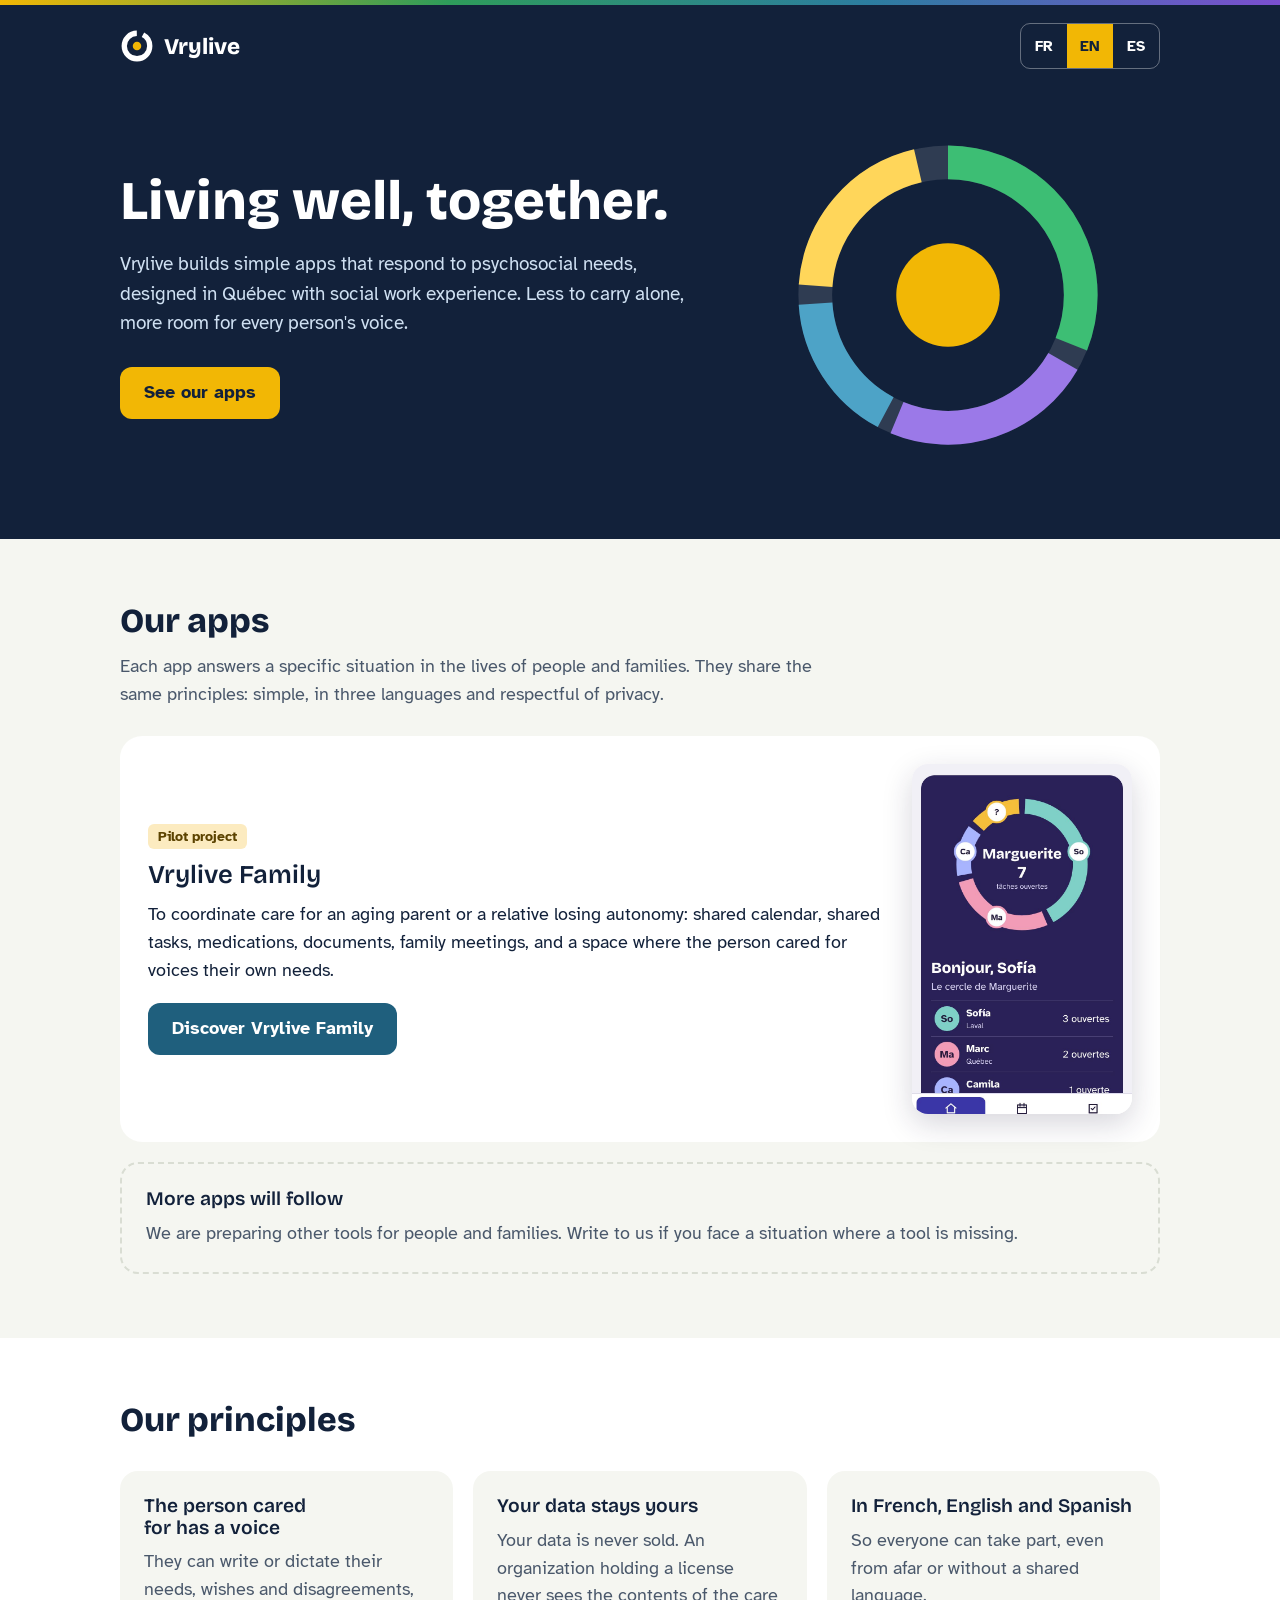
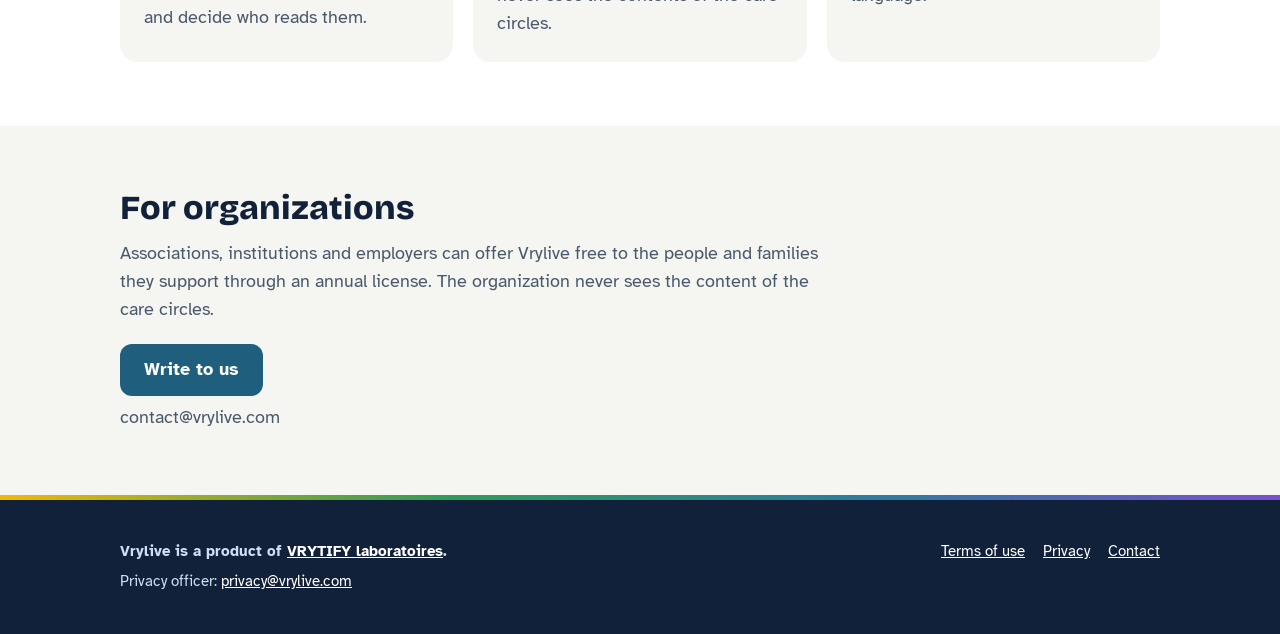
==== index.html @ 2cfdca95 "Borrador: sitio Vrylive unificado (línea, Famille, instalación, app y demo; colores Vrytify) Co-Auth" ====
<!DOCTYPE html>
<html lang="fr"><head><meta charset="utf-8"><meta name="viewport" content="width=device-width, initial-scale=1">
<title>Vrylive</title><meta name="description" content="Applications simples pour les familles et les proches aidants, conçues au Québec."><link rel="icon" href="famille/app/icons/favicon-32.png" sizes="32x32"><link rel="apple-touch-icon" href="famille/app/icons/apple-touch-icon.png"><meta name="theme-color" content="#12213A"><link rel="stylesheet" href="site.css"></head>
<body><div class="dark"><div class="wrap"><header class="top"><a class="logo" href="./"><svg width="34" height="34" viewBox="0 0 32 32" aria-hidden="true"><circle cx="16" cy="16" r="12" fill="none" stroke="currentColor" stroke-width="5" stroke-dasharray="56 6"/><circle cx="16" cy="16" r="4" fill="#F2B705"/></svg>Vrylive</a><div class="langs" role="group" aria-label="Langue / Idioma / Language"><button type="button" data-l="fr">FR</button><button type="button" data-l="en">EN</button><button type="button" data-l="es">ES</button></div></header>
<section class="hero"><div><h1 data-t="heroT"></h1><p class="lead" data-t="heroP"></p><div class="btns"><a class="btn primary" href="#apps" data-t="seeApps"></a></div></div><svg class="ring" viewBox="0 0 320 320" role="img" data-ta="aria-label:ringAlt"><g fill="none" stroke-width="30">
<circle cx="160" cy="160" r="118" stroke="rgba(255,255,255,.12)"/>
<circle class="seg" cx="160" cy="160" r="118" stroke="#3DBE74" stroke-dasharray="230 512" transform="rotate(-90 160 160)"/>
<circle class="seg" cx="160" cy="160" r="118" stroke="#9B79E8" stroke-dasharray="170 572" transform="rotate(30 160 160)"/>
<circle class="seg" cx="160" cy="160" r="118" stroke="#4DA3C7" stroke-dasharray="120 622" transform="rotate(118 160 160)"/>
<circle class="seg" cx="160" cy="160" r="118" stroke="#FFD65A" stroke-dasharray="150 592" transform="rotate(184 160 160)"/></g>
<circle cx="160" cy="160" r="46" fill="#F2B705"/></svg></section></div></div>
<main><section class="block" id="apps"><div class="wrap"><h2 data-t="appsT"></h2><p class="sub" data-t="appsSub"></p>
<article class="app-card"><div style="display:flex;flex-direction:column;gap:12px"><span class="tag" data-t="famTag"></span><h3 style="font-size:1.6rem" data-t="famT"></h3><p data-t="famP"></p><div class="btns" style="margin-top:6px"><a class="btn primary" style="background:var(--accent);color:#fff" href="famille/" data-href-lang="famille/" data-t="discover"></a></div></div><img src="famille/ecran-accueil.jpg" width="390" height="620" data-ta="alt:shotAlt" loading="lazy"></article>
<article class="card soon" style="margin-top:20px"><h3 data-t="soonT"></h3><p data-t="soonP"></p></article></div></section>
<section class="block" style="background:var(--paper)"><div class="wrap"><h2 data-t="prT"></h2><div class="grid">
<div class="card" style="background:var(--ground)"><h3 data-t="p1T"></h3><p data-t="p1P"></p></div><div class="card" style="background:var(--ground)"><h3 data-t="p2T"></h3><p data-t="p2P"></p></div><div class="card" style="background:var(--ground)"><h3 data-t="p3T"></h3><p data-t="p3P"></p></div></div></div></section>
<section class="block"><div class="wrap"><h2 data-t="orgT"></h2><p class="sub" data-t="orgP"></p><div class="btns" style="margin-top:20px"><a class="btn primary" style="background:var(--accent);color:#fff" href="mailto:contact@vrylive.com" data-t="orgBtn"></a></div><p class="sub" style="margin-top:8px">contact@vrylive.com</p></div></section></main>
<footer><div class="wrap row"><div><p><b data-t="footBrand"></b></p><p style="margin-top:6px" data-t="footPrivacy"></p></div>
<div class="links"><a href="famille/app/conditions.html" data-t="terms"></a><a href="famille/app/privacidad.html" data-t="privacy"></a><a href="mailto:contact@vrylive.com" data-t="contact"></a></div></div></footer>
<script src="textes.js"></script><script src="site.js"></script></body></html>
---- site.css ----
@font-face{font-family:"Atkinson Hyperlegible";font-weight:400;font-display:swap;src:url(famille/app/fonts/atkinson-hyperlegible-latin-400-normal.woff2) format("woff2")}
@font-face{font-family:"Atkinson Hyperlegible";font-weight:700;font-display:swap;src:url(famille/app/fonts/atkinson-hyperlegible-latin-700-normal.woff2) format("woff2")}
@font-face{font-family:"Bricolage Grotesque";font-weight:600;font-display:swap;src:url(famille/app/fonts/bricolage-grotesque-latin-600-normal.woff2) format("woff2")}
@font-face{font-family:"Bricolage Grotesque";font-weight:800;font-display:swap;src:url(famille/app/fonts/bricolage-grotesque-latin-800-normal.woff2) format("woff2")}
/* One quiet editorial page around a single motif: the family ring. */
:root{--ground:#F5F6F1;--paper:#FFFFFF;--ink:#12213A;--muted:#4A586B;--line:#D9DDD3;--accent:#1F5F7D;--night:#12213A;--yolk:#F2B705;
--m1:#3DBE74;--m2:#9B79E8;--m3:#4DA3C7;--m4:#FFD65A;
--display:"Bricolage Grotesque","Trebuchet MS",sans-serif;--body:"Atkinson Hyperlegible",Verdana,sans-serif;color-scheme:light}
*{box-sizing:border-box}
html{-webkit-text-size-adjust:100%}
body{margin:0;background:var(--ground);color:var(--ink);font:18px/1.55 var(--body)}
h1,h2,h3{font-family:var(--display);line-height:1.12;margin:0;text-wrap:balance}
h1{font-size:clamp(2.1rem,6vw,3.4rem);font-weight:800}
h2{font-size:clamp(1.5rem,3.5vw,2.1rem);font-weight:800}
h3{font-size:1.2rem;font-weight:600}
p{margin:0}
a{color:var(--accent)}
:focus-visible{outline:3px solid var(--accent);outline-offset:3px}
.dark :focus-visible{outline-color:var(--yolk)}
.wrap{max-width:1080px;margin:0 auto;padding:0 20px}
header.top{display:flex;flex-wrap:wrap;justify-content:space-between;align-items:center;gap:12px;padding:18px 0}
.logo{display:flex;align-items:center;gap:10px;font:800 1.4rem var(--display);color:inherit;text-decoration:none}
.logo small{font:600 .85rem var(--body);opacity:.8}
.langs{display:flex;flex:0 0 auto;border:1px solid rgba(255,255,255,.35);border-radius:10px;overflow:hidden}
.langs button{border:0;background:none;color:inherit;font:700 .95rem var(--body);min-width:46px;min-height:44px;padding:0 6px;flex:0 0 auto;-webkit-appearance:none;appearance:none;cursor:pointer}
.langs button[aria-pressed=true]{background:var(--yolk);color:var(--ink)}
.light .langs{border-color:var(--line)}
.light .langs button[aria-pressed=true]{background:var(--ink);color:#fff}
.dark{background:var(--night);color:#fff}
.hero{display:grid;grid-template-columns:minmax(0,1.15fr) minmax(0,.85fr);gap:40px;align-items:center;padding:28px 0 64px}
.hero p.lead{font-size:1.2rem;color:#CFE0F2;max-width:34em;margin:18px 0 28px}
.hero svg{width:100%;max-width:360px;height:auto;justify-self:center}
.btns{display:flex;gap:12px;flex-wrap:wrap}
.btn{display:inline-flex;align-items:center;justify-content:center;min-height:52px;padding:10px 22px;border-radius:12px;font-weight:700;text-decoration:none;border:2px solid transparent}
.btn.primary{background:var(--yolk);color:var(--ink)}
.btn.primary:hover{background:#FFC929}
.btn.ghost{border-color:currentColor;color:inherit}
.light .btn.primary{background:var(--accent);color:#fff}
.light .btn.primary:hover{background:#174A62}
section.block{padding:64px 0}
section.block>.wrap>h2{max-width:20em}
section.block>.wrap>p.sub{color:var(--muted);max-width:40em;margin-top:12px}
.grid{display:grid;grid-template-columns:repeat(3,minmax(0,1fr));gap:20px;margin-top:32px}
.card{background:var(--paper);border-radius:18px;padding:24px;display:flex;flex-direction:column;gap:10px}
.card p{color:var(--muted)}
.app-card{display:grid;grid-template-columns:minmax(0,1fr) 220px;gap:28px;align-items:center;background:var(--paper);border-radius:22px;padding:28px;margin-top:28px}
.app-card img{width:100%;height:auto;border-radius:16px;box-shadow:0 10px 30px rgba(36,27,63,.18)}
.tag{display:inline-block;background:#FCEBC0;color:#5C4300;font-weight:700;font-size:.85rem;border-radius:6px;padding:2px 10px;align-self:flex-start}
.soon{border:2px dashed var(--line);background:none}
.feat{display:grid;grid-template-columns:repeat(2,minmax(0,1fr));gap:20px;margin-top:32px}
.shots{display:grid;grid-template-columns:repeat(3,minmax(0,1fr));gap:20px;margin-top:32px}
.shots figure{margin:0;display:flex;flex-direction:column;gap:10px}
.shots img{width:100%;height:auto;border-radius:16px;box-shadow:0 10px 30px rgba(36,27,63,.15)}
.shots figcaption{color:var(--muted);font-size:.95rem}
ol.steps{list-style:none;counter-reset:s;padding:0;margin:32px 0 0;display:grid;grid-template-columns:repeat(3,minmax(0,1fr));gap:20px}
ol.steps li{counter-increment:s;background:var(--paper);border-radius:18px;padding:24px}
ol.steps li::before{content:counter(s);display:grid;place-items:center;width:40px;height:40px;border-radius:50%;background:var(--yolk);font:800 1.1rem var(--display);margin-bottom:12px}
.voice{display:grid;grid-template-columns:minmax(0,1fr) minmax(0,1fr);gap:40px;align-items:center}
.voice ul{margin:18px 0 0;padding-left:20px;display:grid;gap:8px;color:#CFE0F2}
.note-box{background:#FCEBC0;border-radius:14px;padding:16px 20px;margin-top:28px;color:#3D2E00}
footer{background:var(--ink);color:#CFE0F2;padding:40px 0;font-size:.95rem}
footer .row{display:flex;justify-content:space-between;gap:24px;flex-wrap:wrap}
footer a{color:#fff}
footer .links{display:flex;gap:18px;flex-wrap:wrap}
@media (max-width:820px){
 .hero,.voice,.app-card{grid-template-columns:minmax(0,1fr)}
 .hero svg{max-width:240px;order:-1}
 .grid,.feat,.shots,ol.steps{grid-template-columns:minmax(0,1fr)}
 .shots{grid-template-columns:repeat(3,minmax(220px,1fr));overflow-x:auto;padding-bottom:8px}
 .app-card img{max-width:240px}
 section.block{padding:48px 0}
}
@media (prefers-reduced-motion:no-preference){.ring circle.seg{transition:stroke-dashoffset 1.2s ease-out}}
/* Degradado de la marca VRYTIFY (amarillo, verde, azul, morado) */
:root{--grad:linear-gradient(90deg,#F2B705 0%,#2E9C5A 35%,#2C7DA0 68%,#7B4FD0 100%)}
body > .dark::before{content:"";display:block;height:5px;background:var(--grad)}
footer{border-top:5px solid transparent;border-image:var(--grad) 1}
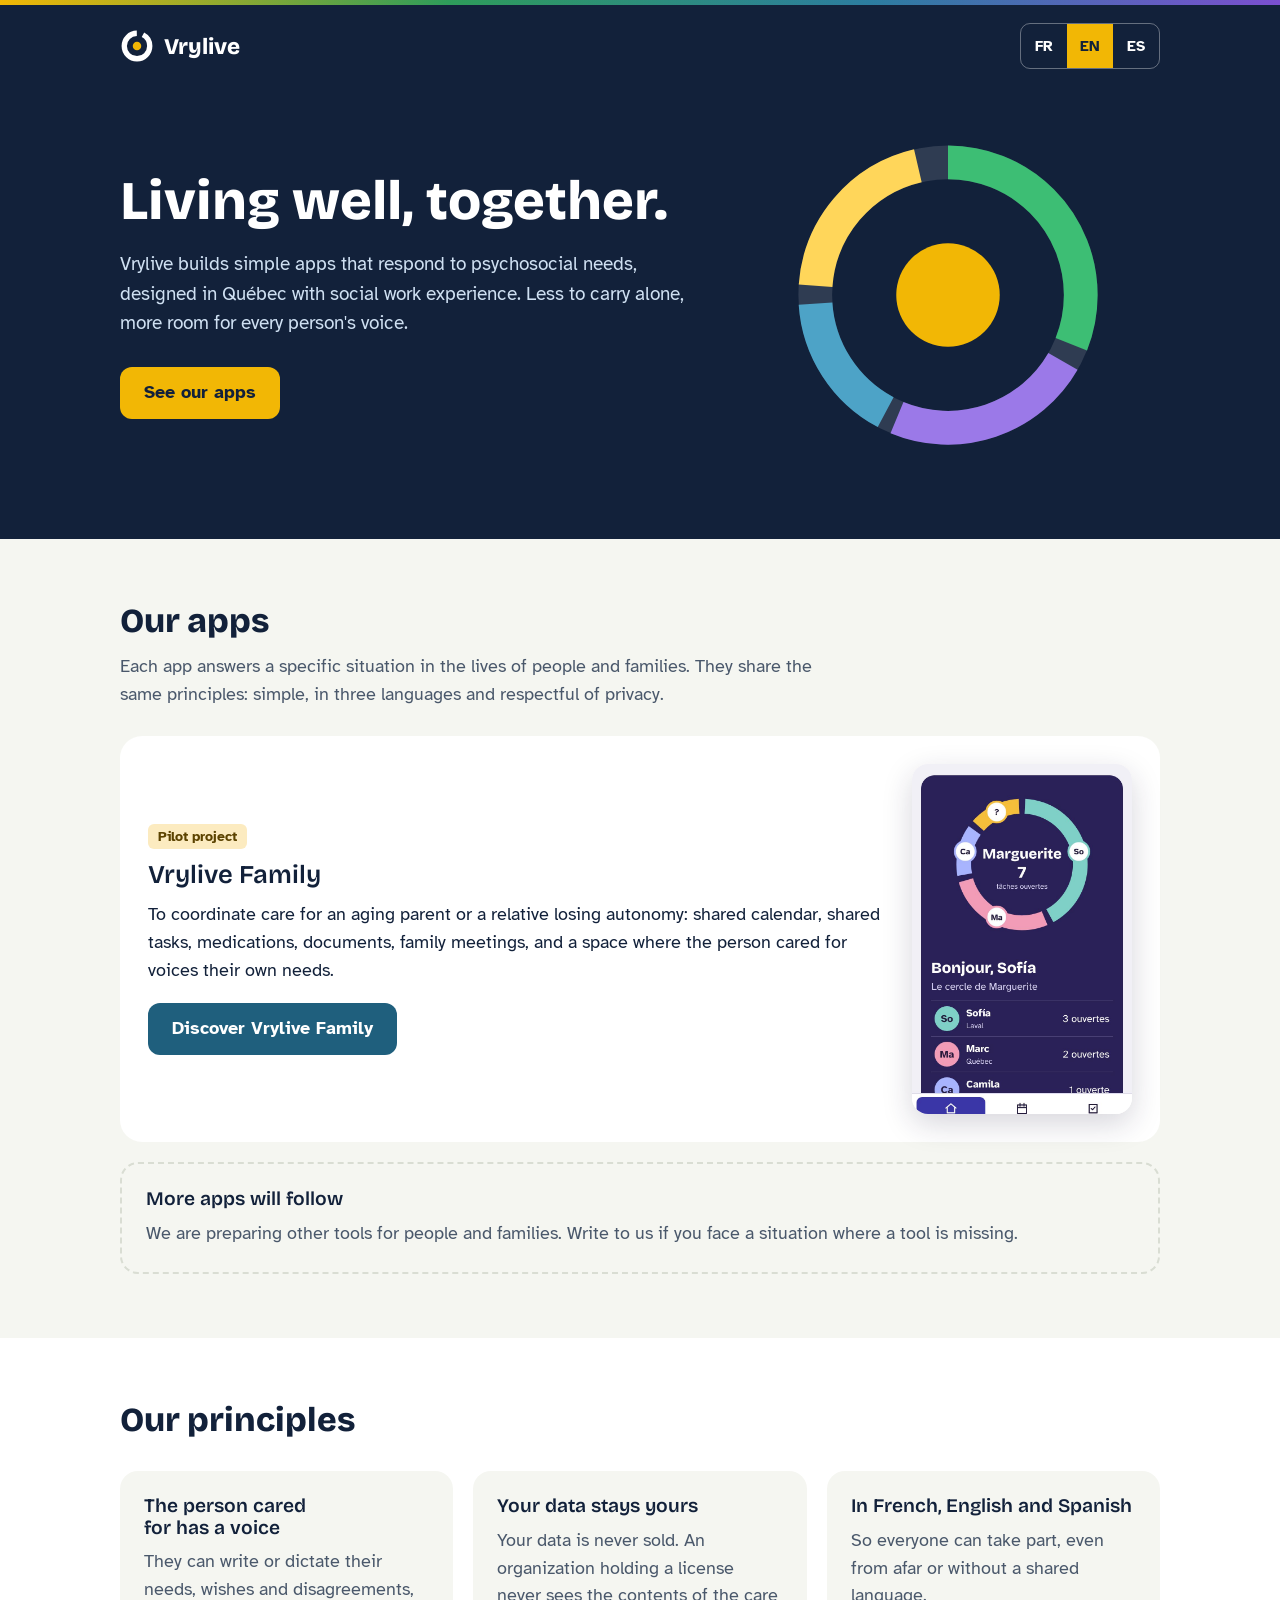
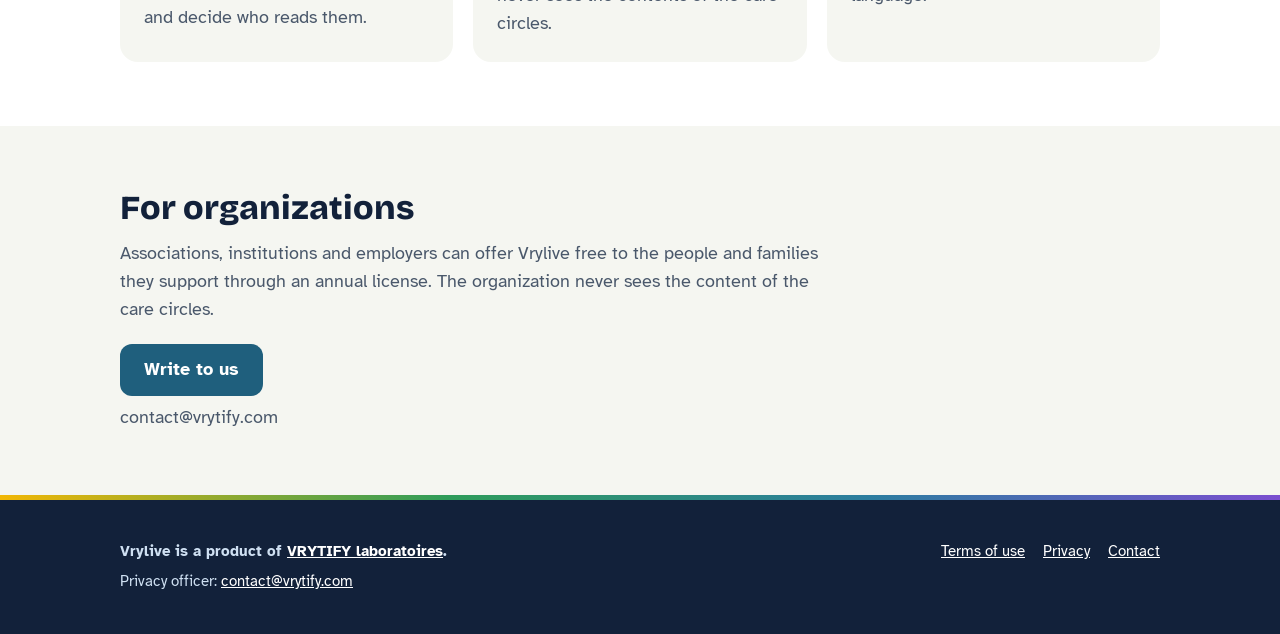
==== commit 2bbd2b04: "Famille: bouton Prochainement, textes légaux finalisés, contact@vrytify.com Co-Authored-By: Claude S" ====
--- a/index.html
+++ b/index.html
@@ -14,7 +14,7 @@
 <article class="card soon" style="margin-top:20px"><h3 data-t="soonT"></h3><p data-t="soonP"></p></article></div></section>
 <section class="block" style="background:var(--paper)"><div class="wrap"><h2 data-t="prT"></h2><div class="grid">
 <div class="card" style="background:var(--ground)"><h3 data-t="p1T"></h3><p data-t="p1P"></p></div><div class="card" style="background:var(--ground)"><h3 data-t="p2T"></h3><p data-t="p2P"></p></div><div class="card" style="background:var(--ground)"><h3 data-t="p3T"></h3><p data-t="p3P"></p></div></div></div></section>
-<section class="block"><div class="wrap"><h2 data-t="orgT"></h2><p class="sub" data-t="orgP"></p><div class="btns" style="margin-top:20px"><a class="btn primary" style="background:var(--accent);color:#fff" href="mailto:contact@vrylive.com" data-t="orgBtn"></a></div><p class="sub" style="margin-top:8px">contact@vrylive.com</p></div></section></main>
+<section class="block"><div class="wrap"><h2 data-t="orgT"></h2><p class="sub" data-t="orgP"></p><div class="btns" style="margin-top:20px"><a class="btn primary" style="background:var(--accent);color:#fff" href="mailto:contact@vrytify.com" data-t="orgBtn"></a></div><p class="sub" style="margin-top:8px">contact@vrytify.com</p></div></section></main>
 <footer><div class="wrap row"><div><p><b data-t="footBrand"></b></p><p style="margin-top:6px" data-t="footPrivacy"></p></div>
-<div class="links"><a href="famille/app/conditions.html" data-t="terms"></a><a href="famille/app/privacidad.html" data-t="privacy"></a><a href="mailto:contact@vrylive.com" data-t="contact"></a></div></div></footer>
+<div class="links"><a href="famille/app/conditions.html" data-t="terms"></a><a href="famille/app/privacidad.html" data-t="privacy"></a><a href="mailto:contact@vrytify.com" data-t="contact"></a></div></div></footer>
 <script src="textes.js"></script><script src="site.js"></script></body></html>
